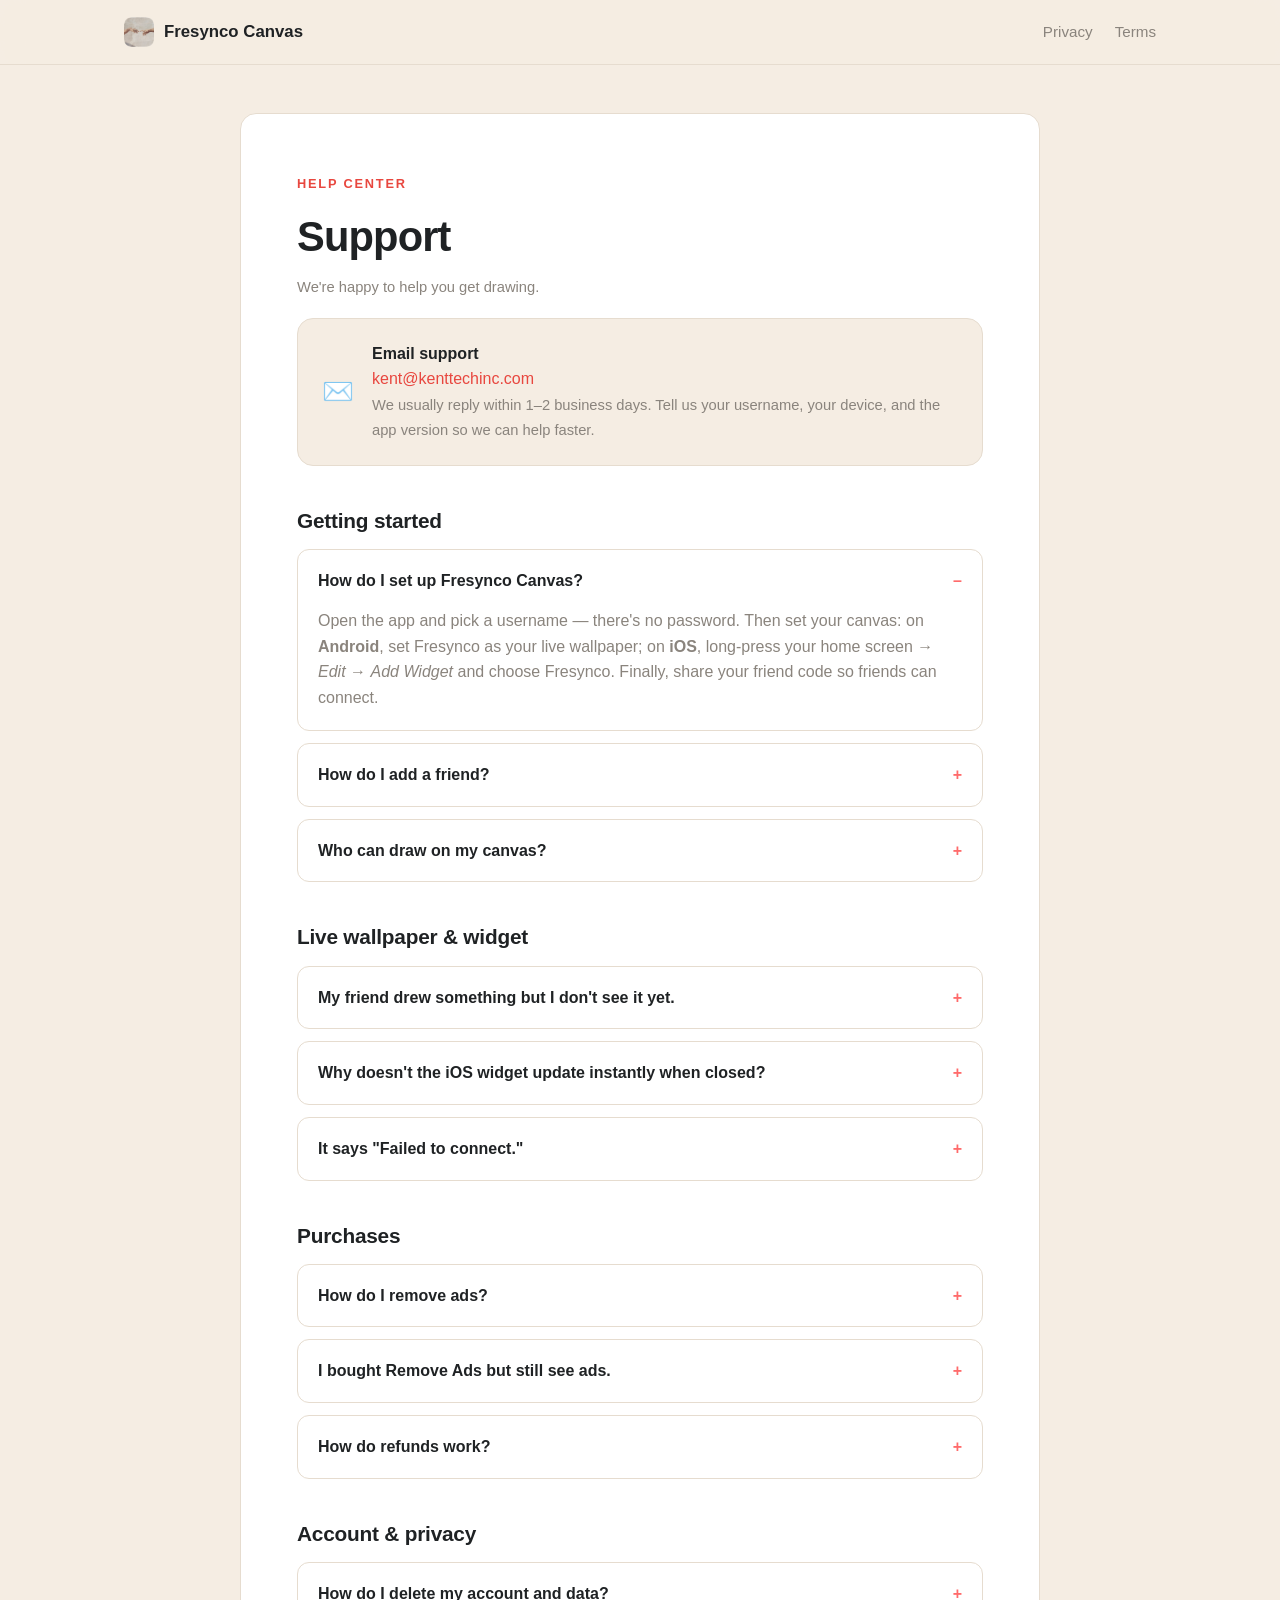
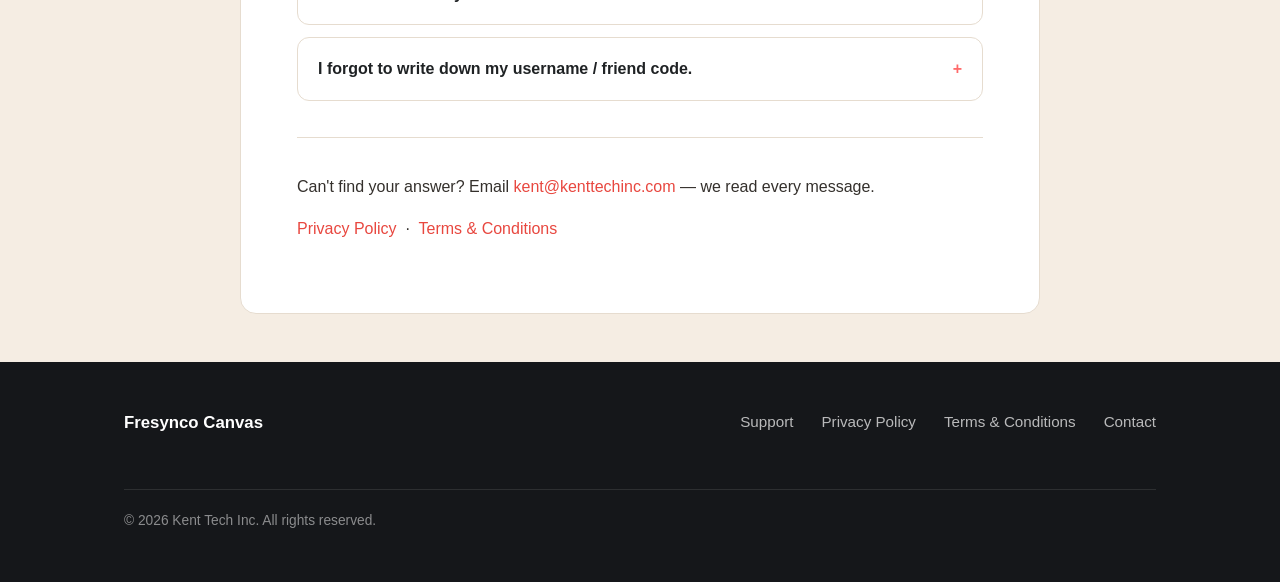
==== support.html @ 13e2302f "Publish legal pages (2026-06-28T22:55Z)" ====
<!DOCTYPE html>
<html lang="en">
  <head>
    <meta charset="utf-8" />
    <meta name="viewport" content="width=device-width, initial-scale=1" />
    <title>Support — Fresynco Canvas</title>
    <meta
      name="description"
      content="Get help with Fresynco Canvas — setup, friend codes, the live wallpaper and widget, purchases, and contact."
    />
    <link rel="icon" type="image/png" href="assets/app-icon.png" />
    <link rel="apple-touch-icon" href="assets/app-icon.png" />
    <link rel="stylesheet" href="styles.css" />
  </head>
  <body class="page">
    <header class="site-header">
      <div class="wrap">
        <span class="brand">
          <img class="logo" src="assets/app-icon.png" alt="" aria-hidden="true" />
          Fresynco Canvas
        </span>
        <nav class="nav">
          <a href="privacy.html">Privacy</a>
          <a href="terms.html">Terms</a>
        </nav>
      </div>
    </header>

    <main class="wrap">
      <article class="doc">
        <span class="eyebrow">Help center</span>
        <h1>Support</h1>
        <p class="updated">We're happy to help you get drawing.</p>

        <div class="contact-card">
          <span class="ico">✉️</span>
          <div>
            <strong>Email support</strong><br />
            <a href="mailto:kent@kenttechinc.com?subject=Fresynco%20Canvas%20Support"
              >kent@kenttechinc.com</a
            ><br />
            <span style="color: var(--muted); font-size: 0.92rem"
              >We usually reply within 1–2 business days. Tell us your username,
              your device, and the app version so we can help faster.</span
            >
          </div>
        </div>

        <h2>Getting started</h2>
        <div class="faq">
          <details open>
            <summary>How do I set up Fresynco Canvas?</summary>
            <p>
              Open the app and pick a username — there's no password. Then set
              your canvas: on <strong>Android</strong>, set Fresynco as your
              live wallpaper; on <strong>iOS</strong>, long-press your home
              screen → <em>Edit</em> → <em>Add Widget</em> and choose Fresynco.
              Finally, share your friend code so friends can connect.
            </p>
          </details>
          <details>
            <summary>How do I add a friend?</summary>
            <p>
              Find your friend code on the home screen and send it to a friend.
              They tap <strong>+ Add friend</strong> and enter your code (or you
              enter theirs). Friendship is mutual, so once it's confirmed you
              can both draw on each other's canvases.
            </p>
          </details>
          <details>
            <summary>Who can draw on my canvas?</summary>
            <p>
              Only friends you've confirmed. Anyone in your friends list can add
              strokes; only you, the owner, can clear your canvas.
            </p>
          </details>
        </div>

        <h2>Live wallpaper &amp; widget</h2>
        <div class="faq">
          <details>
            <summary>My friend drew something but I don't see it yet.</summary>
            <p>
              Updates are live within about a second while the relevant surface
              is active. On <strong>Android</strong>, the live wallpaper
              connects while your home screen is visible; strokes drawn while it
              was asleep appear the next time you view your home screen. On
              <strong>iOS</strong>, the widget updates immediately while the app
              is open and otherwise refreshes periodically (iOS controls that
              budget), or sooner via a background notification.
            </p>
          </details>
          <details>
            <summary>Why doesn't the iOS widget update instantly when closed?</summary>
            <p>
              iOS does not allow apps to change the wallpaper, so Fresynco uses a
              home-screen widget. While the app is closed, iOS refreshes widgets
              on its own schedule. We also use silent push notifications to wake
              the app and refresh sooner when a friend draws, but the timing is
              ultimately controlled by iOS.
            </p>
          </details>
          <details>
            <summary>It says "Failed to connect."</summary>
            <p>
              Check your internet connection and try reopening the app. If it
              persists, make sure you're on the latest version. Still stuck?
              Email us with your username and device and we'll investigate.
            </p>
          </details>
        </div>

        <h2>Purchases</h2>
        <div class="faq">
          <details>
            <summary>How do I remove ads?</summary>
            <p>
              Fresynco Canvas offers a one-time <strong>Remove Ads</strong>
              purchase in the app. After buying, in-app ads are turned off on
              your account.
            </p>
          </details>
          <details>
            <summary>I bought Remove Ads but still see ads.</summary>
            <p>
              Open the app and use <strong>Restore Purchases</strong> (in
              settings). Make sure you're signed in to the same App Store /
              Google Play account you purchased with. If it still doesn't
              restore, contact us.
            </p>
          </details>
          <details>
            <summary>How do refunds work?</summary>
            <p>
              Purchases are processed by Apple or Google, so refunds are handled
              through them: on iOS via
              <a href="https://reportaproblem.apple.com" rel="noopener"
                >reportaproblem.apple.com</a
              >, and on Android via the
              <a href="https://play.google.com/store/account" rel="noopener"
                >Google Play</a
              >
              order history.
            </p>
          </details>
        </div>

        <h2>Account &amp; privacy</h2>
        <div class="faq">
          <details>
            <summary>How do I delete my account and data?</summary>
            <p>
              Email
              <a href="mailto:kent@kenttechinc.com?subject=Delete%20my%20Fresynco%20account"
                >kent@kenttechinc.com</a
              >
              with the username you'd like removed and we'll delete the
              associated account and strokes from our active systems. See our
              <a href="privacy.html">Privacy Policy</a> for details.
            </p>
          </details>
          <details>
            <summary>I forgot to write down my username / friend code.</summary>
            <p>
              Both are shown on the app's home screen while you're signed in. If
              you've lost access to your account, contact us with any details
              you remember and we'll do our best to help.
            </p>
          </details>
        </div>

        <hr />
        <p>
          Can't find your answer? Email
          <a href="mailto:kent@kenttechinc.com">kent@kenttechinc.com</a> — we read
          every message.
        </p>
        <p>
          <a href="privacy.html">Privacy Policy</a> &nbsp;·&nbsp;
          <a href="terms.html">Terms &amp; Conditions</a>
        </p>
      </article>
    </main>

    <footer class="site-footer">
      <div class="wrap">
        <span class="brand">Fresynco Canvas</span>
        <nav class="footer-links">
          <a href="support.html">Support</a>
          <a href="privacy.html">Privacy Policy</a>
          <a href="terms.html">Terms &amp; Conditions</a>
          <a href="mailto:kent@kenttechinc.com">Contact</a>
        </nav>
        <p class="copyright">© 2026 Kent Tech Inc. All rights reserved.</p>
      </div>
    </footer>
  </body>
</html>
---- styles.css ----
/* Fresynco Canvas — shared styles for the landing page and legal pages.
   Palette mirrors the app: coral accent (#FF6B6B), warm "Creation of Adam"
   fresco stone tones, and charcoal dark surfaces. Self-contained: no external
   fonts or build step. */

:root {
  /* App theme */
  --coral: #ff6b6b; /* app brand accent ("Start drawing" button) */
  --coral-deep: #e8473f; /* readable coral for links/hover */
  --charcoal: #1f2224; /* app splash / dark surface */
  --charcoal-2: #15171a;
  --stone: #eaddcf; /* fresco parchment (icon fill) */
  --stone-2: #d8d2c6; /* icon stone border */
  --parchment: #f5ede3; /* page background */

  /* Aliases used across pages */
  --ink: #1f2224;
  --muted: #8a847d;
  --line: #e6dccf;
  --surface: #ffffff;
  --canvas: var(--parchment);
  --brand: #ff6b6b;
  --brand-dark: var(--coral-deep);
  --accent: #ff6b6b;
  --accent-soft: #fce7df;

  --radius: 16px;
  --shadow: 0 18px 50px -24px rgba(40, 24, 16, 0.45);
  --maxw: 1080px;
  --font: -apple-system, BlinkMacSystemFont, "Segoe UI", Roboto, Helvetica,
    Arial, "Apple Color Emoji", "Segoe UI Emoji", sans-serif;

  /* Scroll-driven hands animation: 0 = far apart, 1 = fingertips meeting.
     JS updates --p on scroll; defaults to apart (page loads at the top). */
  --p: 0;
}

* {
  box-sizing: border-box;
}

html {
  scroll-behavior: smooth;
}

body {
  margin: 0;
  font-family: var(--font);
  color: var(--ink);
  background: var(--parchment);
  line-height: 1.6;
  -webkit-font-smoothing: antialiased;
}

a {
  color: var(--coral-deep);
  text-decoration: none;
}

a:hover {
  text-decoration: underline;
}

img {
  max-width: 100%;
}

.wrap {
  width: 100%;
  max-width: var(--maxw);
  margin: 0 auto;
  padding: 0 24px;
}

/* ---------- Header ---------- */

.site-header {
  position: sticky;
  top: 0;
  z-index: 20;
  background: rgba(245, 237, 227, 0.82);
  backdrop-filter: saturate(160%) blur(12px);
  border-bottom: 1px solid var(--line);
}

.site-header .wrap {
  display: flex;
  align-items: center;
  justify-content: space-between;
  height: 64px;
}

.brand {
  display: inline-flex;
  align-items: center;
  gap: 10px;
  font-weight: 700;
  font-size: 1.05rem;
  color: var(--ink);
}

.brand:hover {
  text-decoration: none;
}

.brand .logo {
  width: 30px;
  height: 30px;
  flex: none;
  border-radius: 7px; /* match the app icon's rounded square */
  object-fit: cover;
}

.nav {
  display: flex;
  gap: 22px;
  align-items: center;
  font-size: 0.95rem;
}

.nav a {
  color: var(--muted);
  font-weight: 500;
}

.nav a:hover {
  color: var(--ink);
  text-decoration: none;
}

/* ---------- Buttons ---------- */

.btn {
  display: inline-flex;
  align-items: center;
  gap: 8px;
  padding: 12px 22px;
  border-radius: 999px;
  font-weight: 600;
  font-size: 0.98rem;
  border: 1px solid transparent;
  cursor: pointer;
  transition: transform 0.12s ease, box-shadow 0.12s ease, background 0.12s ease;
}

.btn:hover {
  text-decoration: none;
  transform: translateY(-1px);
}

.btn-primary {
  background: var(--coral);
  color: #fff;
  box-shadow: 0 12px 26px -10px rgba(255, 107, 107, 0.85);
}

.btn-primary:hover {
  background: var(--coral-deep);
}

.btn-ghost {
  background: rgba(255, 255, 255, 0.08);
  color: #fff;
  border-color: rgba(255, 255, 255, 0.28);
}

.btn-ghost.on-light {
  background: var(--surface);
  color: var(--ink);
  border-color: var(--line);
}

/* ---------- Hero with scroll-driven hands ---------- */

.hero {
  position: relative;
  padding: 0;
  background: var(--charcoal);
  color: #fff;
}

/* The hero is one screen tall and scrolls past like the rest of the page —
   no pin/freeze. The hands converge as it scrolls (driven by --p). */
.hero-track {
  height: auto;
}

.hero-stage {
  position: relative;
  /* Let the hands' soft shadows bleed past the fresco panel into the black
     section above and the Features fresco below (the horizontal off-screen
     hands are still clipped by .hero-art's own `overflow: clip`). */
  overflow: visible;
  display: flex;
  flex-direction: column;
  /* First a solid black section (text + buttons) that fills the first screen,
     then a full-height fresco panel where the whole hands meet, then the
     Features section continues the same fresco below. */
  background: var(--charcoal);
}

/* Black section — fills the first screen so the hands start off-screen. */
.hero-content {
  min-height: 88vh;
  display: flex;
  flex-direction: column;
  justify-content: center;
}

/* Full-height fresco panel: tall enough to show the entire hand image when the
   two hands meet, before the "A canvas you share" heading scrolls into view. */
.hero-art {
  position: relative;
  flex: none;
  /* Hug the hands: the hands are sized in vw, so the panel height tracks them in
     vw too (rather than a vh that drifts on short/tall windows and clips them).
     0.66 of the hand width leaves a little plaster + shadow room above/below. */
  min-height: calc(min(52vw, 760px) * 0.66);
  /* `clip` (not `hidden`) so the hands' soft shadows can spill ~30px past the
     top/bottom edges onto the continuous fresco instead of being cut, while the
     hands sliding in from the sides are still clipped off-screen. */
  overflow: clip;
  overflow-clip-margin: 30px;
  /* Fixed so the fresco reads as one continuous backdrop shared with the
     Features section below (no seam between the two). */
  background-image: url("assets/fresynco_background.png");
  background-size: cover;
  background-position: center;
  background-attachment: fixed;
}

/* No glow at the meeting point — the hands simply converge. */
.spark {
  display: none;
  position: absolute;
  left: 50%;
  top: 42%;
  width: 42vmin;
  height: 42vmin;
  transform: translate(-50%, -50%) scale(calc(0.55 + var(--p) * 0.7));
  background: radial-gradient(
    circle,
    rgba(255, 224, 178, 0.9) 0%,
    rgba(255, 138, 110, 0.5) 28%,
    rgba(255, 107, 107, 0) 65%
  );
  opacity: calc((var(--p) - 0.55) * 3.2);
  pointer-events: none;
  filter: blur(2px);
}

.hand {
  position: absolute;
  top: 50%;
  width: 52vw;
  max-width: 760px;
  /* Paint above the sticky header (z-index 20) so its translucent strip never
     covers the tops of the arms when the fresco panel reaches the top. None of
     the hands' ancestors create a stacking context, so this lifts only the
     hands — not the black hero text — in the root stacking order. */
  z-index: 30;
  /* Soft, low-contrast shadow so the hands read as painted into the fresco
     rather than floating cut-outs (a heavier shadow shows a boxy halo). */
  filter: drop-shadow(0 6px 18px rgba(0, 0, 0, 0.22));
  will-change: transform;
  user-select: none;
  pointer-events: none;
}

/* Adam's relaxed hand enters from the left; fingertips reach toward center.
   At rest (--p:1) the fingertip stops just short of center, leaving the iconic
   "spark of life" gap rather than overlapping the other hand. */
.hand-adam {
  right: 50%;
  /* Start fully off-screen (right edge past the left edge) and slide in until
     the fingertip nears center at --p:1, leaving a gap to God's hand. */
  transform: translate(calc(-3vw - (1 - var(--p)) * 58vw), -50%);
}

/* God's pointing hand enters from the right; index finger reaches the center.
   Sits a touch lower than Adam's hand. */
.hand-god {
  left: 50%;
  /* Start fully off-screen on the right, slide in to meet at center. */
  transform: translate(calc(1vw + (1 - var(--p)) * 58vw), -45%);
}

.hero-content {
  position: relative;
  z-index: 2;
  text-align: center;
  /* The black section, sized to its content (auto height in the flex column). */
  flex: none;
  width: 100%;
  max-width: 680px;
  margin: 0 auto;
  padding: 6vh 24px 5vh;
}

.hero-content .eyebrow {
  color: #ffb9a3;
}

.hero h1 {
  font-size: clamp(2.2rem, 5.4vw, 3.6rem);
  line-height: 1.06;
  letter-spacing: -0.025em;
  margin: 12px 0 14px;
  text-shadow: 0 2px 28px rgba(0, 0, 0, 0.55);
}

.hero p.lead {
  font-size: 1.18rem;
  color: rgba(255, 255, 255, 0.86);
  margin: 0 auto 26px;
  max-width: 40ch;
  text-shadow: 0 1px 16px rgba(0, 0, 0, 0.55);
}

.hero-actions {
  display: flex;
  gap: 14px;
  flex-wrap: wrap;
  justify-content: center;
}

.scroll-hint {
  margin-top: 26px;
  font-size: 0.82rem;
  letter-spacing: 0.16em;
  text-transform: uppercase;
  color: rgba(255, 255, 255, 0.55);
  /* fade the prompt away as the user scrolls and the hands meet */
  opacity: calc(1 - var(--p) * 1.6);
}

.scroll-hint span {
  display: block;
  margin-top: 6px;
  animation: bob 1.8s ease-in-out infinite;
}

@keyframes bob {
  0%, 100% {
    transform: translateY(0);
  }
  50% {
    transform: translateY(5px);
  }
}

.eyebrow {
  display: inline-block;
  font-size: 0.8rem;
  letter-spacing: 0.14em;
  text-transform: uppercase;
  color: var(--coral);
  font-weight: 700;
}

/* ---------- Sections ---------- */

section {
  padding: 80px 0;
}

.section-head {
  text-align: center;
  max-width: 640px;
  margin: 0 auto 44px;
}

.section-head h2 {
  font-size: clamp(1.7rem, 3.4vw, 2.3rem);
  letter-spacing: -0.02em;
  margin: 0 0 12px;
}

.section-head p {
  color: var(--muted);
  font-size: 1.08rem;
  margin: 0;
}

/* Features shares the hero's fresco: the converging hands sit just above it and
   the heading + cards rest over the same plaster. */
#features {
  position: relative;
  background-color: var(--parchment);
  background-image: url("assets/fresynco_background.png");
  background-size: cover;
  background-position: center;
  background-repeat: no-repeat;
  background-attachment: fixed;
}

/* Keep the "A canvas you share…" heading (and the rest of Features) layered
   beneath the hands: the hands sit at z-index 30, so this guarantees the
   heading renders behind them wherever the two overlap. */
#features .section-head {
  position: relative;
  z-index: 1;
}

#features .card {
  box-shadow: var(--shadow);
}

.grid {
  display: grid;
  grid-template-columns: repeat(3, 1fr);
  gap: 22px;
}

.card {
  background: var(--surface);
  border: 1px solid var(--line);
  border-radius: var(--radius);
  padding: 26px;
}

.card .ico {
  width: 44px;
  height: 44px;
  border-radius: 12px;
  display: grid;
  place-items: center;
  background: linear-gradient(160deg, var(--accent-soft), #fff);
  margin-bottom: 16px;
  font-size: 1.4rem;
}

.card h3 {
  margin: 0 0 8px;
  font-size: 1.15rem;
}

.card p {
  margin: 0;
  color: var(--muted);
  font-size: 0.98rem;
}

/* Two-column platform band */
.band {
  background: var(--surface);
  border-top: 1px solid var(--line);
  border-bottom: 1px solid var(--line);
}

.two {
  display: grid;
  grid-template-columns: 1fr 1fr;
  gap: 28px;
}

.two .card {
  background: var(--parchment);
}

/* Steps */
.steps {
  display: grid;
  grid-template-columns: repeat(3, 1fr);
  gap: 22px;
  counter-reset: step;
}

.step {
  position: relative;
  padding: 26px;
  background: var(--surface);
  border: 1px solid var(--line);
  border-radius: var(--radius);
}

.step::before {
  counter-increment: step;
  content: counter(step);
  display: grid;
  place-items: center;
  width: 34px;
  height: 34px;
  border-radius: 50%;
  background: var(--coral);
  color: #fff;
  font-weight: 700;
  margin-bottom: 14px;
}

.step h3 {
  margin: 0 0 6px;
  font-size: 1.08rem;
}

.step p {
  margin: 0;
  color: var(--muted);
  font-size: 0.96rem;
}

/* CTA */
.cta {
  text-align: center;
  background:
    radial-gradient(
      90% 120% at 50% 0%,
      rgba(120, 78, 52, 0.5) 0%,
      rgba(31, 34, 36, 0) 60%
    ),
    var(--charcoal);
  color: #fff;
  border-radius: 24px;
  padding: 60px 28px;
  margin: 0 auto;
}

.cta h2 {
  font-size: clamp(1.6rem, 3.4vw, 2.2rem);
  margin: 0 0 12px;
}

.cta p {
  color: rgba(255, 255, 255, 0.8);
  margin: 0 0 26px;
}

/* ---------- Footer ---------- */

.site-footer {
  background: var(--charcoal-2);
  color: rgba(255, 255, 255, 0.7);
  padding: 48px 0 36px;
}

.site-footer .wrap {
  display: flex;
  flex-wrap: wrap;
  gap: 24px;
  justify-content: space-between;
  align-items: flex-start;
}

.site-footer .brand {
  color: #fff;
}

.footer-links {
  display: flex;
  gap: 28px;
  flex-wrap: wrap;
}

.footer-links a {
  color: rgba(255, 255, 255, 0.7);
  font-size: 0.95rem;
}

.footer-links a:hover {
  color: #fff;
  text-decoration: none;
}

.copyright {
  width: 100%;
  border-top: 1px solid rgba(255, 255, 255, 0.1);
  margin-top: 28px;
  padding-top: 20px;
  font-size: 0.86rem;
  color: rgba(255, 255, 255, 0.5);
}

/* ---------- Legal / content pages ---------- */

.page {
  background: var(--parchment);
}

.doc {
  background: var(--surface);
  border: 1px solid var(--line);
  border-radius: var(--radius);
  padding: clamp(28px, 5vw, 56px);
  margin: 48px auto;
  max-width: 800px;
}

.doc .eyebrow {
  color: var(--coral-deep);
}

.doc h1 {
  font-size: clamp(1.9rem, 4vw, 2.6rem);
  letter-spacing: -0.02em;
  margin: 8px 0 6px;
}

.doc .updated {
  color: var(--muted);
  font-size: 0.92rem;
  margin: 0 0 8px;
}

.doc h2 {
  font-size: 1.3rem;
  margin: 38px 0 10px;
  letter-spacing: -0.01em;
}

.doc h3 {
  font-size: 1.05rem;
  margin: 24px 0 8px;
}

.doc p,
.doc li {
  color: #34302c;
  font-size: 1rem;
}

.doc ul {
  padding-left: 22px;
}

.doc li {
  margin: 6px 0;
}

.doc hr {
  border: none;
  border-top: 1px solid var(--line);
  margin: 36px 0;
}

.toc {
  background: var(--parchment);
  border: 1px solid var(--line);
  border-radius: 12px;
  padding: 18px 22px;
  margin: 24px 0 8px;
}

.toc strong {
  display: block;
  margin-bottom: 8px;
  font-size: 0.85rem;
  text-transform: uppercase;
  letter-spacing: 0.1em;
  color: var(--muted);
}

.toc ol {
  margin: 0;
  padding-left: 20px;
  columns: 2;
}

.callout {
  background: var(--accent-soft);
  border: 1px solid #f7cdbf;
  border-radius: 12px;
  padding: 16px 20px;
  margin: 22px 0;
  font-size: 0.96rem;
}

.contact-card {
  display: flex;
  gap: 18px;
  align-items: center;
  background: var(--parchment);
  border: 1px solid var(--line);
  border-radius: var(--radius);
  padding: 22px 24px;
  margin: 18px 0;
}

.contact-card .ico {
  font-size: 1.6rem;
}

/* FAQ */
.faq details {
  background: var(--surface);
  border: 1px solid var(--line);
  border-radius: 12px;
  padding: 4px 20px;
  margin: 12px 0;
}

.faq summary {
  cursor: pointer;
  font-weight: 600;
  padding: 14px 0;
  list-style: none;
}

.faq summary::-webkit-details-marker {
  display: none;
}

.faq summary::after {
  content: "+";
  float: right;
  color: var(--coral);
  font-weight: 700;
}

.faq details[open] summary::after {
  content: "–";
}

.faq details p {
  margin: 0 0 16px;
  color: var(--muted);
}

/* ---------- Responsive ---------- */

@media (max-width: 860px) {
  /* On narrow screens the hands are wider but everything stays in vw, so the
     composition scales identically at any phone width. At rest (--p:1) the
     fingertips stop short of center, leaving a centered "spark" gap — they
     never overlap — and the full hands read as part of the fresco backdrop
     (the heading + lead text sit below them) rather than being cropped. */
  .hand {
    width: 84vw;
  }
  /* Hug the wider mobile hands so there's little empty plaster above/below
     (the hands are 84vw wide here, so the panel tracks that). */
  .hero-art {
    min-height: calc(84vw * 0.66);
  }
  .hand-adam {
    transform: translate(calc(-3vw - (1 - var(--p)) * 60vw), -50%);
  }
  .hand-god {
    transform: translate(calc(3vw + (1 - var(--p)) * 60vw), -52%);
  }
  .hero-content {
    padding-top: 5vh;
  }
  .grid,
  .steps,
  .two {
    grid-template-columns: 1fr;
  }
  .nav {
    display: none;
  }
  .toc ol {
    columns: 1;
  }
}

/* Respect reduced-motion: pin the hands together and drop the long track. */
@media (prefers-reduced-motion: reduce) {
  :root {
    --p: 1;
  }
  .hero-track {
    height: auto;
  }
  .hero-stage {
    position: static;
    height: auto;
  }
  .hero-content {
    padding: 96px 24px 64px;
  }
  /* (.hero-art keeps the vw-based hug from the base/mobile rules.) */
  .scroll-hint,
  .scroll-hint span {
    display: none;
  }
  html {
    scroll-behavior: auto;
  }
}
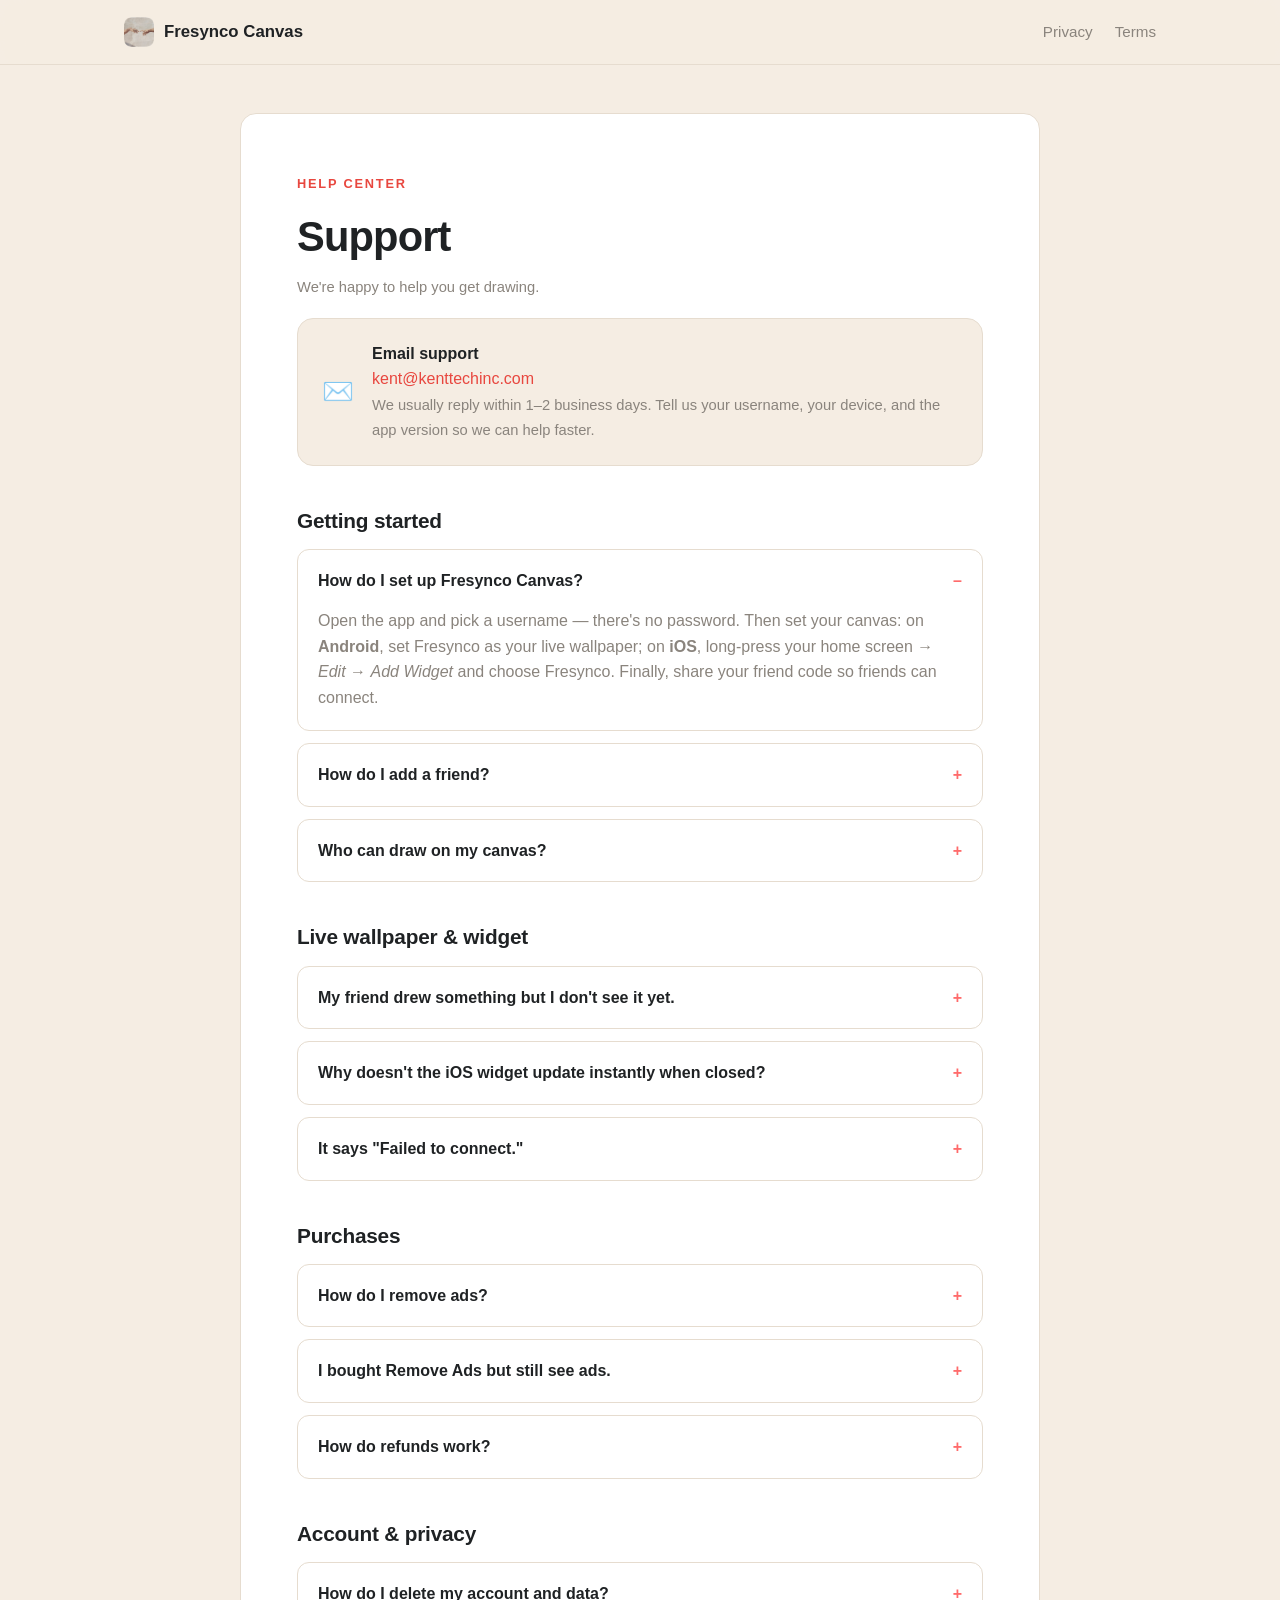
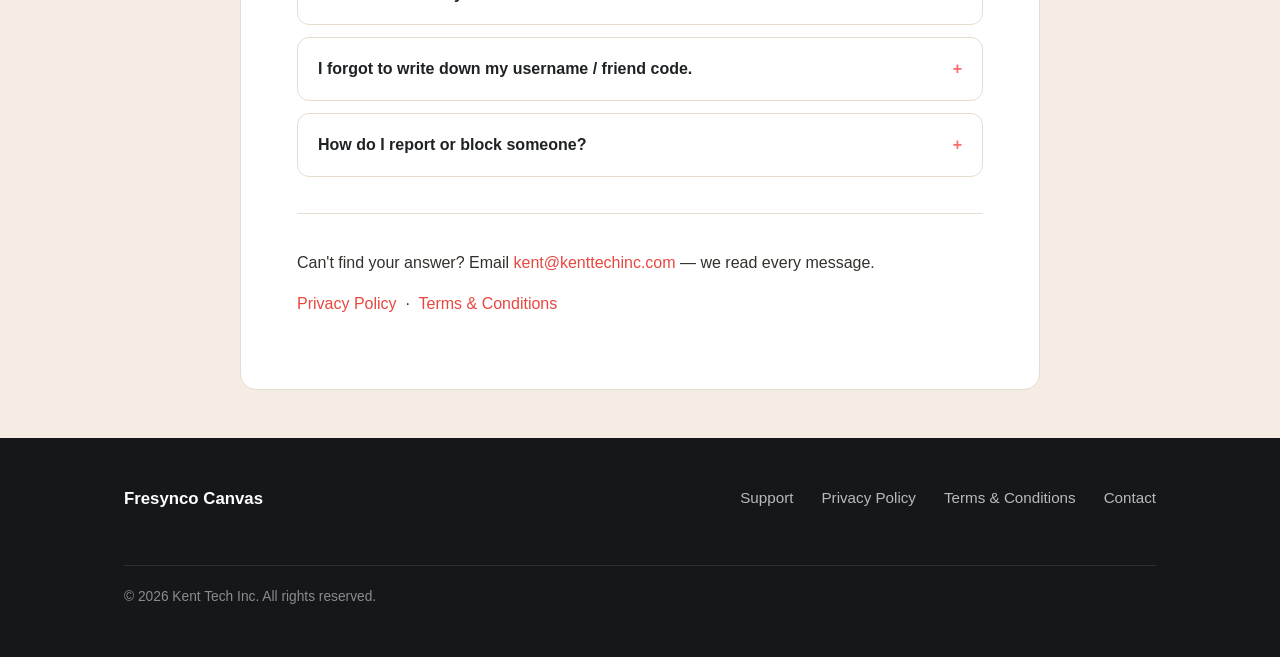
==== commit 808db3ff: "Publish legal pages (2026-06-30T02:24Z)" ====
--- a/support.html
+++ b/support.html
@@ -20,8 +20,8 @@
           Fresynco Canvas
         </span>
         <nav class="nav">
-          <a href="privacy.html">Privacy</a>
-          <a href="terms.html">Terms</a>
+          <a href="privacy">Privacy</a>
+          <a href="terms">Terms</a>
         </nav>
       </div>
     </header>
@@ -156,7 +156,7 @@
               >
               with the username you'd like removed and we'll delete the
               associated account and strokes from our active systems. See our
-              <a href="privacy.html">Privacy Policy</a> for details.
+              <a href="privacy">Privacy Policy</a> for details.
             </p>
           </details>
           <details>
@@ -165,6 +165,20 @@
               Both are shown on the app's home screen while you're signed in. If
               you've lost access to your account, contact us with any details
               you remember and we'll do our best to help.
+            </p>
+          </details>
+          <details>
+            <summary>How do I report or block someone?</summary>
+            <p>
+              In your friends list, tap the flag icon next to a user and choose
+              “Report &amp; block.” That immediately blocks them, removes their
+              drawings from your canvas, and stops them from reconnecting unless
+              you unblock them (from the Blocked list on the home screen). We
+              review every report and act on abusive users, typically within 24
+              hours. You can also email
+              <a href="mailto:kent@kenttechinc.com?subject=Report%20abuse%20on%20Fresynco"
+                >kent@kenttechinc.com</a
+              >.
             </p>
           </details>
         </div>
@@ -176,8 +190,8 @@
           every message.
         </p>
         <p>
-          <a href="privacy.html">Privacy Policy</a> &nbsp;·&nbsp;
-          <a href="terms.html">Terms &amp; Conditions</a>
+          <a href="privacy">Privacy Policy</a> &nbsp;·&nbsp;
+          <a href="terms">Terms &amp; Conditions</a>
         </p>
       </article>
     </main>
@@ -186,9 +200,9 @@
       <div class="wrap">
         <span class="brand">Fresynco Canvas</span>
         <nav class="footer-links">
-          <a href="support.html">Support</a>
-          <a href="privacy.html">Privacy Policy</a>
-          <a href="terms.html">Terms &amp; Conditions</a>
+          <a href="support">Support</a>
+          <a href="privacy">Privacy Policy</a>
+          <a href="terms">Terms &amp; Conditions</a>
           <a href="mailto:kent@kenttechinc.com">Contact</a>
         </nav>
         <p class="copyright">© 2026 Kent Tech Inc. All rights reserved.</p>
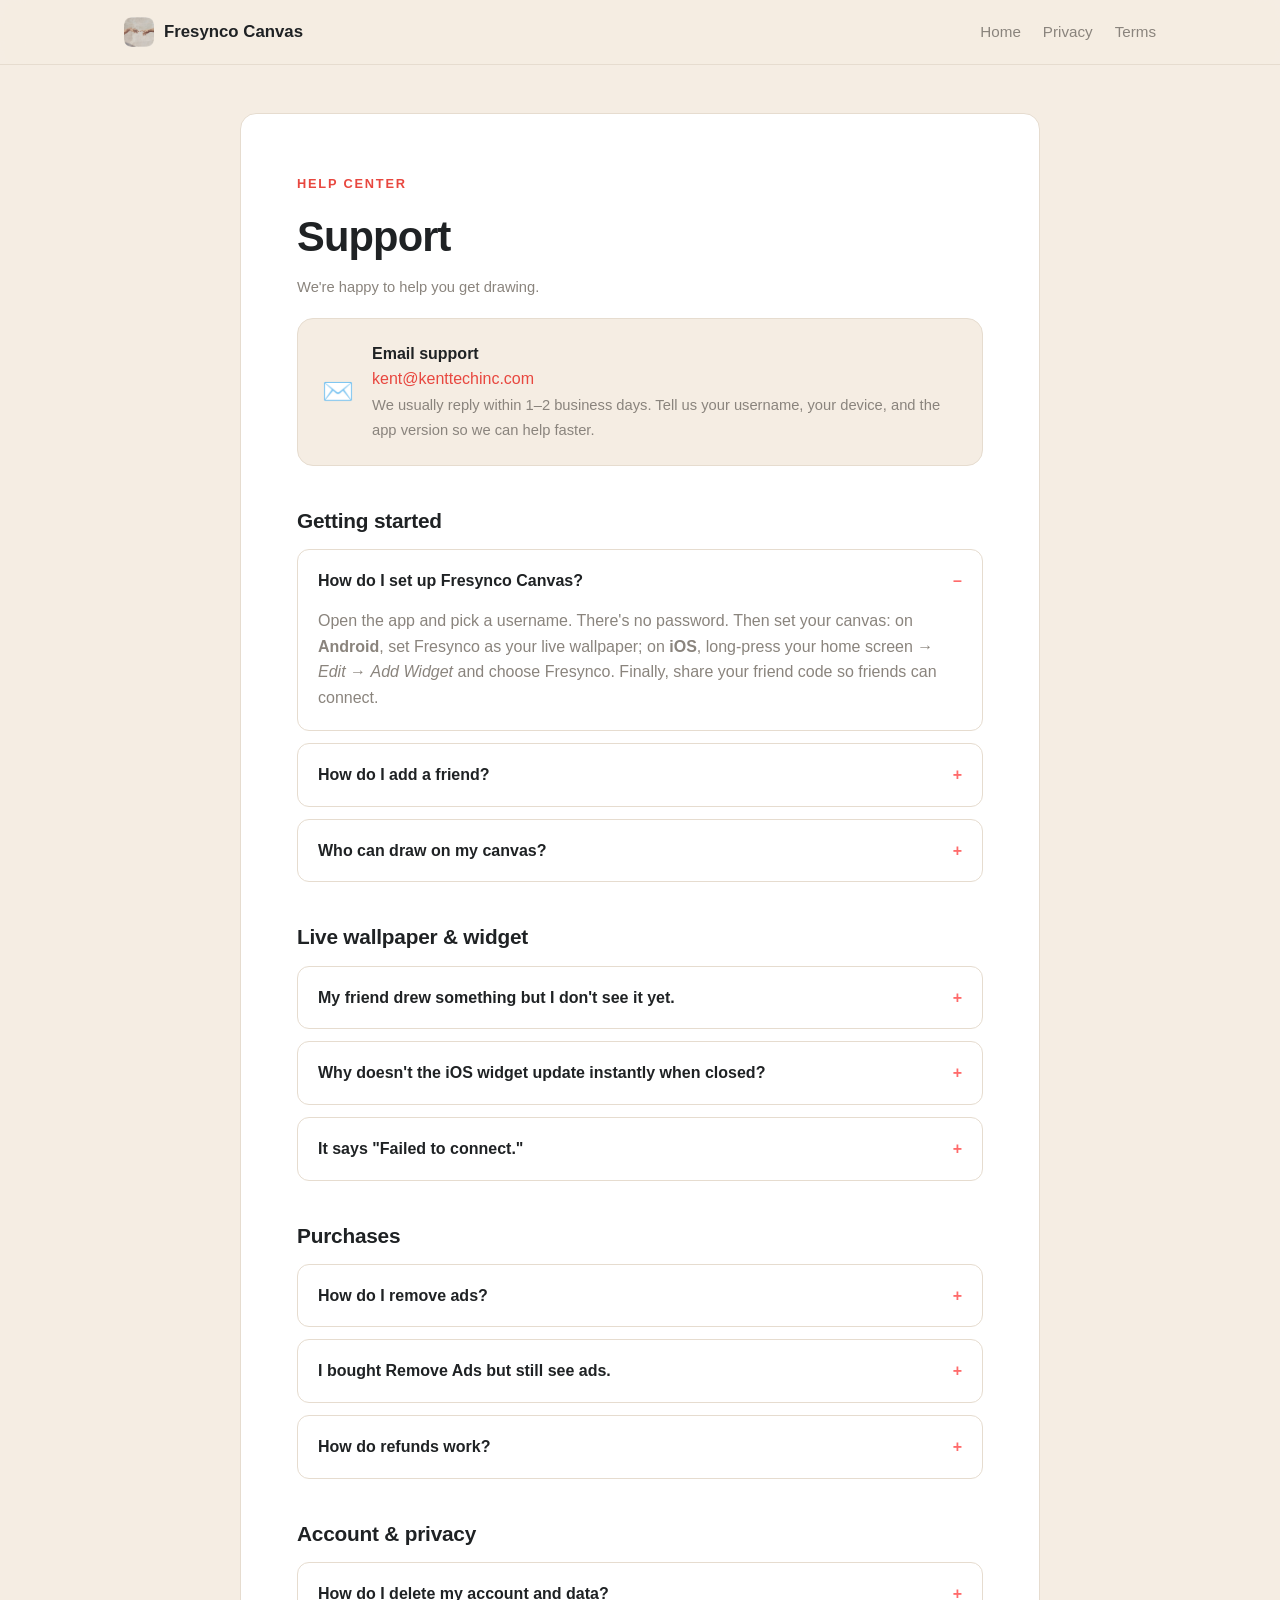
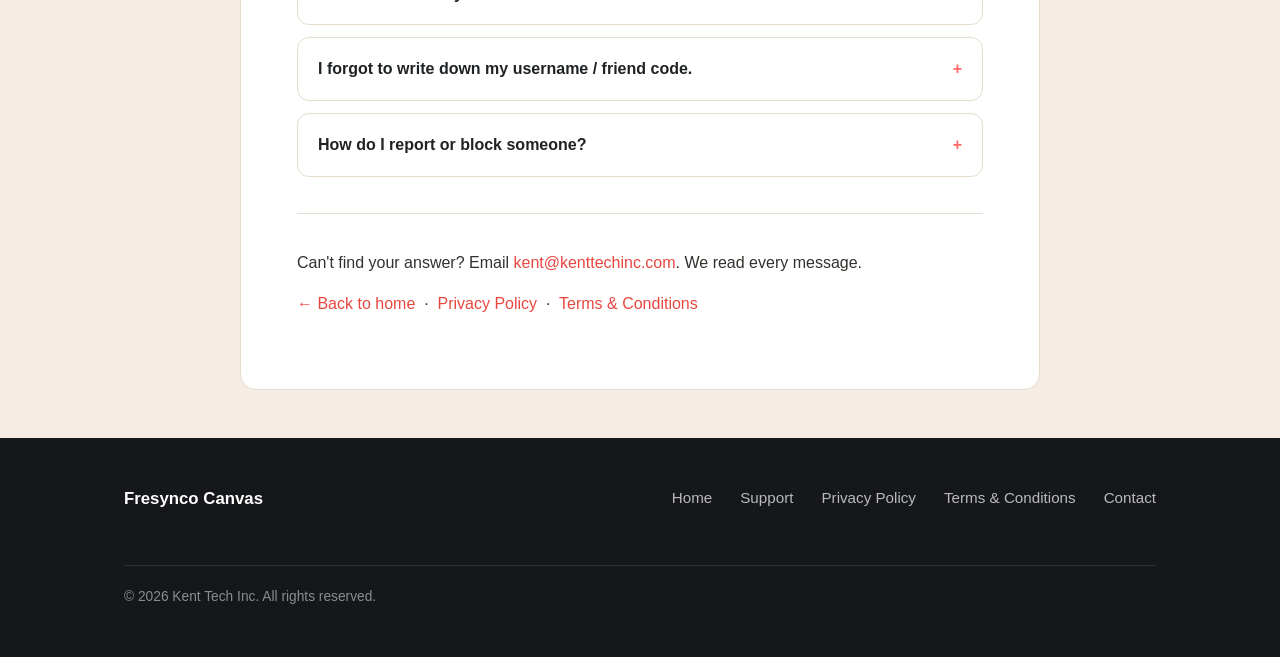
==== commit abf780c6: "Publish site (2026-07-14T03:17Z)" ====
--- a/support.html
+++ b/support.html
@@ -3,23 +3,24 @@
   <head>
     <meta charset="utf-8" />
     <meta name="viewport" content="width=device-width, initial-scale=1" />
-    <title>Support — Fresynco Canvas</title>
+    <title>Support | Fresynco Canvas</title>
     <meta
       name="description"
-      content="Get help with Fresynco Canvas — setup, friend codes, the live wallpaper and widget, purchases, and contact."
+      content="Get help with Fresynco Canvas: setup, friend codes, the live wallpaper and widget, purchases, and contact."
     />
     <link rel="icon" type="image/png" href="assets/app-icon.png" />
     <link rel="apple-touch-icon" href="assets/app-icon.png" />
-    <link rel="stylesheet" href="styles.css" />
+    <link rel="stylesheet" href="styles.css?v=10" />
   </head>
   <body class="page">
     <header class="site-header">
       <div class="wrap">
-        <span class="brand">
+        <a class="brand" href="./">
           <img class="logo" src="assets/app-icon.png" alt="" aria-hidden="true" />
           Fresynco Canvas
-        </span>
+        </a>
         <nav class="nav">
+          <a href="./">Home</a>
           <a href="privacy">Privacy</a>
           <a href="terms">Terms</a>
         </nav>
@@ -51,7 +52,7 @@
           <details open>
             <summary>How do I set up Fresynco Canvas?</summary>
             <p>
-              Open the app and pick a username — there's no password. Then set
+              Open the app and pick a username. There's no password. Then set
               your canvas: on <strong>Android</strong>, set Fresynco as your
               live wallpaper; on <strong>iOS</strong>, long-press your home
               screen → <em>Edit</em> → <em>Add Widget</em> and choose Fresynco.
@@ -186,10 +187,11 @@
         <hr />
         <p>
           Can't find your answer? Email
-          <a href="mailto:kent@kenttechinc.com">kent@kenttechinc.com</a> — we read
+          <a href="mailto:kent@kenttechinc.com">kent@kenttechinc.com</a>. We read
           every message.
         </p>
         <p>
+          <a href="./">← Back to home</a> &nbsp;·&nbsp;
           <a href="privacy">Privacy Policy</a> &nbsp;·&nbsp;
           <a href="terms">Terms &amp; Conditions</a>
         </p>
@@ -198,8 +200,9 @@
 
     <footer class="site-footer">
       <div class="wrap">
-        <span class="brand">Fresynco Canvas</span>
+        <a class="brand" href="./">Fresynco Canvas</a>
         <nav class="footer-links">
+          <a href="./">Home</a>
           <a href="support">Support</a>
           <a href="privacy">Privacy Policy</a>
           <a href="terms">Terms &amp; Conditions</a>
--- a/styles.css
+++ b/styles.css
@@ -358,34 +358,72 @@
   font-weight: 700;
 }
 
-/* ---------- Sections ---------- */
-
-section {
-  padding: 80px 0;
-}
-
-.section-head {
-  text-align: center;
-  max-width: 640px;
-  margin: 0 auto 44px;
-}
-
-.section-head h2 {
-  font-size: clamp(1.7rem, 3.4vw, 2.3rem);
-  letter-spacing: -0.02em;
-  margin: 0 0 12px;
-}
-
-.section-head p {
-  color: var(--muted);
-  font-size: 1.08rem;
-  margin: 0;
-}
-
-/* Features shares the hero's fresco: the converging hands sit just above it and
-   the heading + cards rest over the same plaster. */
-#features {
-  position: relative;
+/* ---------- Phone frame (realistic bezel + side buttons) ---------- */
+
+.phone {
+  position: relative;
+  background: linear-gradient(145deg, #3a3e43 0%, #191b1e 42%, #0b0c0e 100%);
+  border-radius: 15.5% / 7.4%;
+  /* Fixed px (not %) so the bezel is identical regardless of the parent's width
+     — percentage padding is relative to the container, which made the platform
+     phones (in wide cards) get a much thicker frame than the showcase phones. */
+  padding: 4px;
+  box-shadow:
+    0 28px 60px -24px rgba(0, 0, 0, 0.55),
+    0 6px 16px -8px rgba(0, 0, 0, 0.45);
+}
+
+/* Side buttons: power nub on the right, volume rocker + mute on the left. */
+.phone::before {
+  content: "";
+  position: absolute;
+  right: -2px;
+  top: 30%;
+  width: 3px;
+  height: 13%;
+  background: #0c0d0f;
+  border-radius: 0 2px 2px 0;
+}
+
+.phone::after {
+  content: "";
+  position: absolute;
+  left: -2px;
+  top: 19%;
+  width: 3px;
+  height: 6.5%;
+  background: #0c0d0f;
+  border-radius: 2px 0 0 2px;
+  box-shadow: 0 20px 0 #0c0d0f, 0 34px 0 #0c0d0f;
+}
+
+.phone .screen {
+  position: relative;
+  overflow: hidden;
+  border-radius: 13.5% / 6.4%;
+  background: #000;
+  box-shadow: inset 0 0 0 1px rgba(0, 0, 0, 0.5);
+}
+
+.phone .screen > img,
+.phone .screen > video {
+  display: block;
+  width: 100%;
+  height: auto;
+}
+
+/* Phone thumbnail inside the platform cards (same realistic frame, larger). */
+.phone-sm {
+  width: 168px;
+  margin: 0 0 22px;
+}
+
+/* ---------- Live showcase ---------- */
+
+/* Continues the hero's fresco so hands → showcase → features read as one plaster. */
+.showcase {
+  position: relative;
+  padding: 0;
   background-color: var(--parchment);
   background-image: url("assets/fresynco_background.png");
   background-size: cover;
@@ -394,6 +432,245 @@
   background-attachment: fixed;
 }
 
+.showcase-head {
+  text-align: center;
+  max-width: 680px;
+  padding: 88px 24px 8px;
+}
+
+.showcase-head h2 {
+  font-size: clamp(1.7rem, 3.6vw, 2.4rem);
+  letter-spacing: -0.02em;
+  margin: 10px auto 12px;
+}
+
+.showcase-lead {
+  color: #4a453f;
+  font-size: 1.1rem;
+  margin: 0 auto;
+  max-width: 46ch;
+}
+
+.showcase-track {
+  height: auto;
+}
+
+/* The tools auto-cycle on a timer, so no sticky scroll track is needed. */
+.showcase-stage {
+  position: relative;
+  padding: 16px 0 78px;
+  z-index: 1; /* below the hands (z-index 30), like #features .section-head */
+}
+
+.showcase-grid {
+  display: grid;
+  grid-template-columns: 1fr 1fr;
+  gap: 48px;
+  align-items: center;
+  width: 100%;
+}
+
+/* Frosted caption chip used under every phone. */
+.glass-card {
+  background: rgba(255, 255, 255, 0.5);
+  backdrop-filter: blur(14px) saturate(140%);
+  -webkit-backdrop-filter: blur(14px) saturate(140%);
+  border: 1px solid rgba(255, 255, 255, 0.65);
+  border-radius: 14px;
+  box-shadow: 0 10px 26px -14px rgba(40, 24, 16, 0.45);
+  color: var(--ink);
+  font-weight: 600;
+}
+
+/* Left column: the tools crossfade as you scroll. */
+.tool-scroll {
+  position: relative;
+  height: min(600px, 66vh);
+  display: grid;
+  place-items: center;
+}
+
+.tool {
+  position: absolute;
+  inset: 0;
+  margin: 0;
+  padding-bottom: 22px;
+  display: flex;
+  flex-direction: column;
+  align-items: center;
+  justify-content: center;
+  gap: 16px;
+  opacity: 0;
+  /* Screens drift gently left to right and soft-focus in and out: the next
+     eases in from the left, the current drifts off to the right and blurs away. */
+  transform: translateX(-32px) scale(0.94);
+  filter: blur(6px);
+  transition:
+    opacity 1s ease,
+    transform 1.2s cubic-bezier(0.16, 1, 0.3, 1),
+    filter 1s ease;
+  pointer-events: none;
+  will-change: opacity, transform, filter;
+}
+
+.tool.active {
+  opacity: 1;
+  transform: translateX(0) scale(1);
+  filter: blur(0);
+  pointer-events: auto;
+}
+
+/* The outgoing screen drifts off to the right and blurs out of view. */
+.tool.leaving {
+  opacity: 0;
+  transform: translateX(32px) scale(0.94);
+  filter: blur(6px);
+}
+
+/* Pagination dots make the page changes obvious. */
+.tool-dots {
+  position: absolute;
+  left: 0;
+  right: 0;
+  bottom: 0;
+  display: flex;
+  justify-content: center;
+  gap: 8px;
+  z-index: 2;
+}
+
+.tool-dots span {
+  width: 8px;
+  height: 8px;
+  border-radius: 50%;
+  background: rgba(31, 34, 36, 0.22);
+  transition: background 0.3s ease, transform 0.3s ease;
+}
+
+.tool-dots span.active {
+  background: var(--coral);
+  transform: scale(1.35);
+}
+
+.phone-tool {
+  height: min(500px, 54vh);
+  aspect-ratio: 1320 / 2868;
+  width: auto;
+}
+
+.phone-tool .screen {
+  position: absolute;
+  inset: 4px;
+}
+
+.phone-tool .screen > img {
+  position: absolute;
+  inset: 0;
+  width: 100%;
+  height: 100%;
+  object-fit: cover;
+}
+
+.tool-cap {
+  padding: 10px 18px;
+  font-size: 1rem;
+  text-align: center;
+}
+
+/* Right column: the live demo in its own frosted box. */
+.live-demo {
+  display: flex;
+  flex-direction: column;
+  align-items: center;
+  gap: 4px;
+  padding: 24px 24px 28px;
+  background: rgba(255, 255, 255, 0.42);
+  backdrop-filter: blur(16px) saturate(135%);
+  -webkit-backdrop-filter: blur(16px) saturate(135%);
+  border: 1px solid rgba(255, 255, 255, 0.6);
+  border-radius: 26px;
+  box-shadow: var(--shadow);
+}
+
+.demo-item {
+  margin: 0;
+  display: flex;
+  flex-direction: column;
+  align-items: center;
+  gap: 9px;
+}
+
+.demo-item .phone {
+  width: 124px;
+}
+
+.demo-item .glass-card {
+  padding: 5px 14px;
+  font-size: 0.75rem;
+  letter-spacing: 0.01em;
+}
+
+.stroke-arrow {
+  color: var(--coral);
+  font-size: 1.7rem;
+  font-weight: 700;
+  line-height: 1;
+  animation: nudge 1.5s ease-in-out infinite;
+}
+
+@keyframes nudge {
+  0%, 100% {
+    transform: translateY(0);
+    opacity: 0.5;
+  }
+  50% {
+    transform: translateY(5px);
+    opacity: 1;
+  }
+}
+
+/* ---------- Sections ---------- */
+
+section {
+  padding: 80px 0;
+}
+
+/* Offset anchor jumps (e.g. "How it works" → #live) so the sticky header
+   doesn't cover the top of the target section. */
+section[id] {
+  scroll-margin-top: 72px;
+}
+
+.section-head {
+  text-align: center;
+  max-width: 640px;
+  margin: 0 auto 44px;
+}
+
+.section-head h2 {
+  font-size: clamp(1.7rem, 3.4vw, 2.3rem);
+  letter-spacing: -0.02em;
+  margin: 0 0 12px;
+}
+
+.section-head p {
+  color: var(--muted);
+  font-size: 1.08rem;
+  margin: 0;
+}
+
+/* Features shares the hero's fresco: the converging hands sit just above it and
+   the heading + cards rest over the same plaster. */
+#features {
+  position: relative;
+  background-color: var(--parchment);
+  background-image: url("assets/fresynco_background.png");
+  background-size: cover;
+  background-position: center;
+  background-repeat: no-repeat;
+  background-attachment: fixed;
+}
+
 /* Keep the "A canvas you share…" heading (and the rest of Features) layered
    beneath the hands: the hands sit at z-index 30, so this guarantees the
    heading renders behind them wherever the two overlap. */
@@ -416,18 +693,26 @@
   background: var(--surface);
   border: 1px solid var(--line);
   border-radius: var(--radius);
-  padding: 26px;
+  padding: 28px;
 }
 
 .card .ico {
-  width: 44px;
-  height: 44px;
-  border-radius: 12px;
+  width: 50px;
+  height: 50px;
+  border-radius: 16px;
   display: grid;
   place-items: center;
-  background: linear-gradient(160deg, var(--accent-soft), #fff);
-  margin-bottom: 16px;
-  font-size: 1.4rem;
+  color: var(--coral-deep);
+  background: linear-gradient(150deg, #fff 8%, #ffe6db 100%);
+  box-shadow:
+    inset 0 0 0 1px rgba(255, 107, 107, 0.16),
+    0 10px 20px -14px rgba(255, 107, 107, 0.75);
+  margin-bottom: 18px;
+}
+
+.card .ico svg {
+  width: 25px;
+  height: 25px;
 }
 
 .card h3 {
@@ -441,21 +726,79 @@
   font-size: 0.98rem;
 }
 
-/* Two-column platform band */
+/* Two-column platform section: open on the page, not a boxed band. */
 .band {
-  background: var(--surface);
-  border-top: 1px solid var(--line);
-  border-bottom: 1px solid var(--line);
+  background: transparent;
+}
+
+/* Decorative fresco-palette circles and squiggles (like the store feature
+   graphic) run behind everything from the platform section down to the footer.
+   Shapes sit behind the phones and show through the frosted glass cards. */
+.accented {
+  position: relative;
+  overflow: hidden; /* clip the shapes that bleed off the edges */
+}
+
+.accents-bg {
+  position: absolute;
+  inset: 0;
+  z-index: 0;
+  pointer-events: none;
+}
+
+.accents-bg img {
+  width: 100%;
+  height: 100%;
+  object-fit: cover;
+}
+
+.accented > section {
+  position: relative;
+  z-index: 1;
 }
 
 .two {
   display: grid;
   grid-template-columns: 1fr 1fr;
-  gap: 28px;
-}
-
+  gap: 40px;
+}
+
+/* Borderless, centered: a phone above a frosted glass caption (like the showcase). */
 .two .card {
-  background: var(--parchment);
+  background: transparent;
+  border: none;
+  box-shadow: none;
+  padding: 0;
+  display: flex;
+  flex-direction: column;
+  align-items: center;
+  text-align: center;
+  gap: 22px;
+}
+
+.two .phone-sm {
+  margin: 0;
+}
+
+.platform-caption {
+  width: 100%;
+  max-width: 360px;
+  padding: 20px 24px 22px;
+}
+
+.platform-caption .ico {
+  margin: 0 auto 14px;
+}
+
+.platform-caption h3 {
+  margin: 0 0 8px;
+}
+
+.platform-caption p {
+  margin: 0;
+  font-weight: 400;
+  color: var(--muted);
+  font-size: 0.98rem;
 }
 
 /* Steps */
@@ -751,6 +1094,33 @@
   .toc ol {
     columns: 1;
   }
+  /* Showcase stacks into one column; the tools keep auto-cycling in place. */
+  .showcase-head {
+    padding: 64px 24px 4px;
+  }
+  .showcase-stage {
+    padding: 24px 0 56px;
+  }
+  .showcase-grid {
+    display: flex;
+    flex-direction: column;
+    gap: 34px;
+    align-items: center;
+  }
+  .live-demo {
+    order: -1;
+  }
+  .demo-item .phone {
+    width: 150px;
+  }
+  .tool-scroll {
+    width: 100%;
+    max-width: 320px;
+  }
+  .phone-sm {
+    margin-left: auto;
+    margin-right: auto;
+  }
 }
 
 /* Respect reduced-motion: pin the hands together and drop the long track. */
@@ -776,4 +1146,20 @@
   html {
     scroll-behavior: auto;
   }
-}
+  /* Showcase: no sticky pin; videos stay on their posters, tools don't crossfade. */
+  .showcase-track {
+    height: auto;
+  }
+  .showcase-stage {
+    position: static;
+    height: auto;
+    top: 0;
+    padding: 56px 0;
+  }
+  .tool {
+    transition: none;
+  }
+  .stroke-arrow {
+    animation: none;
+  }
+}
